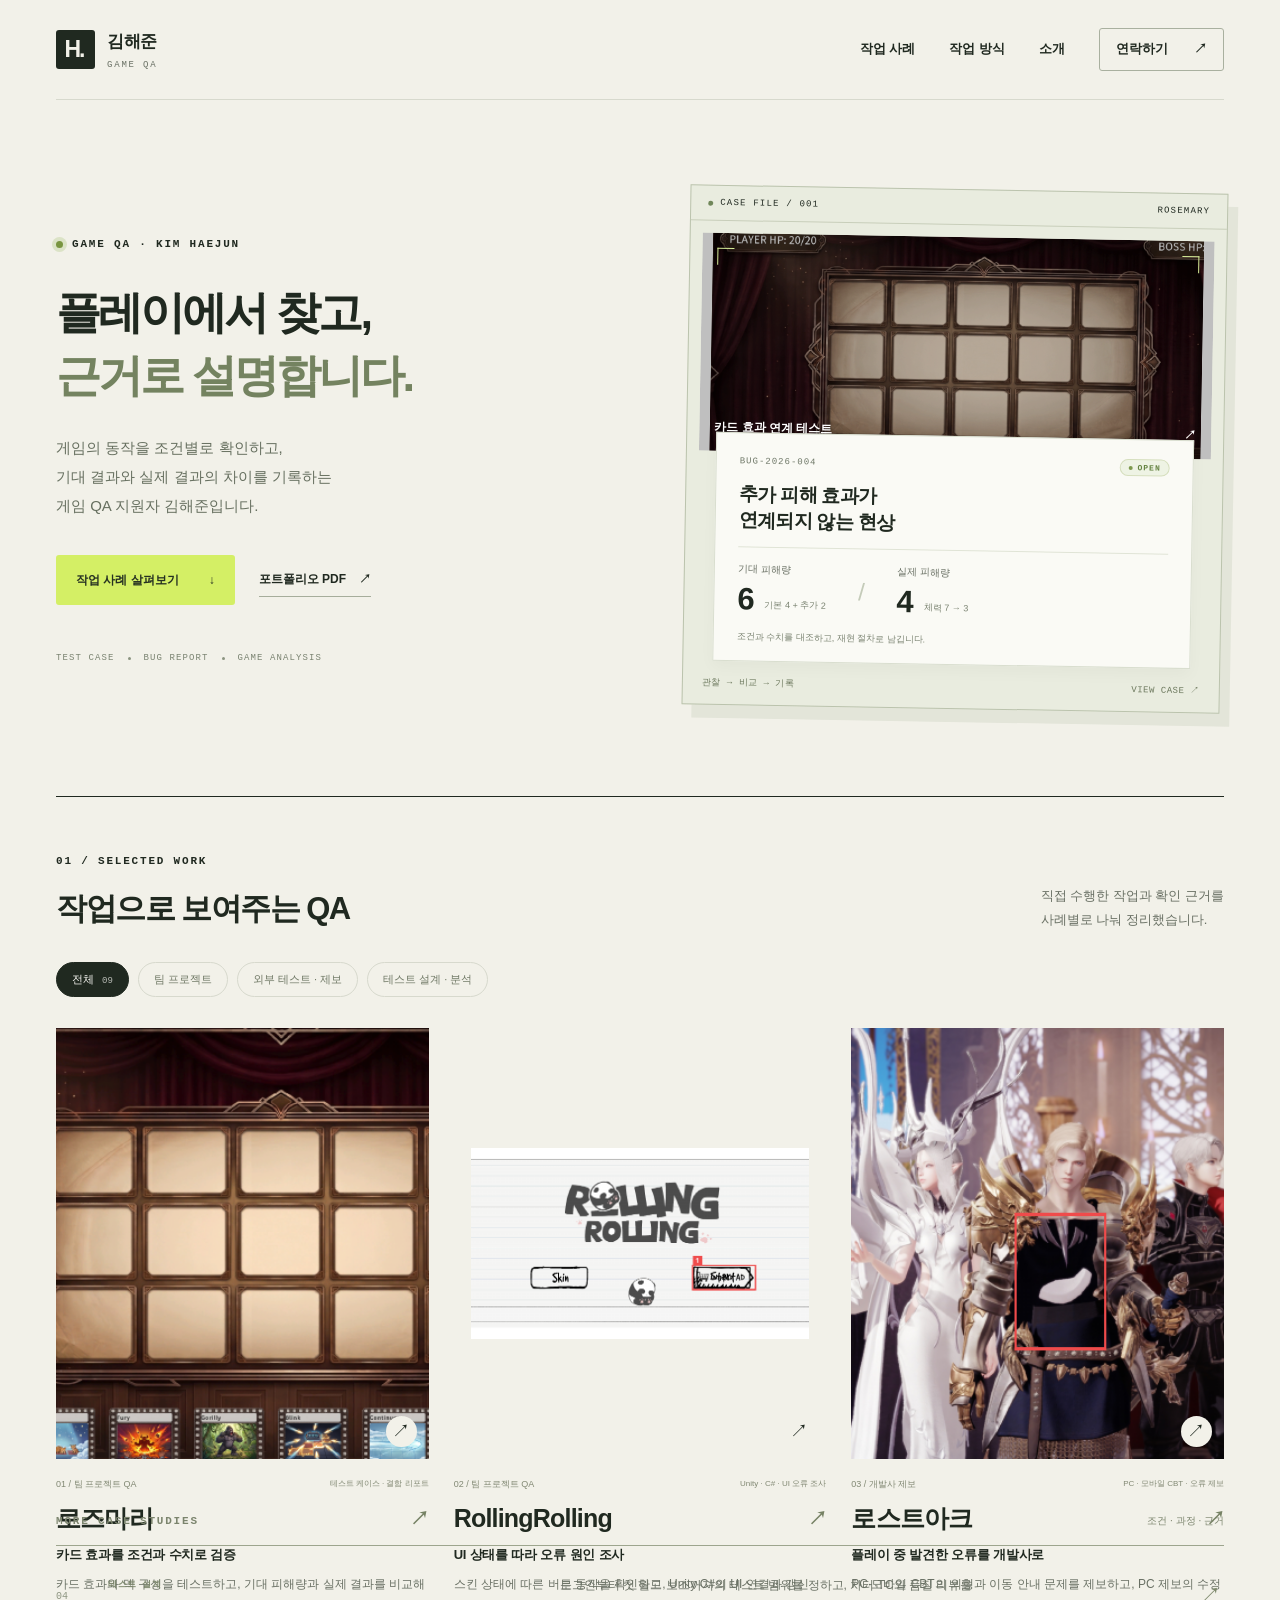
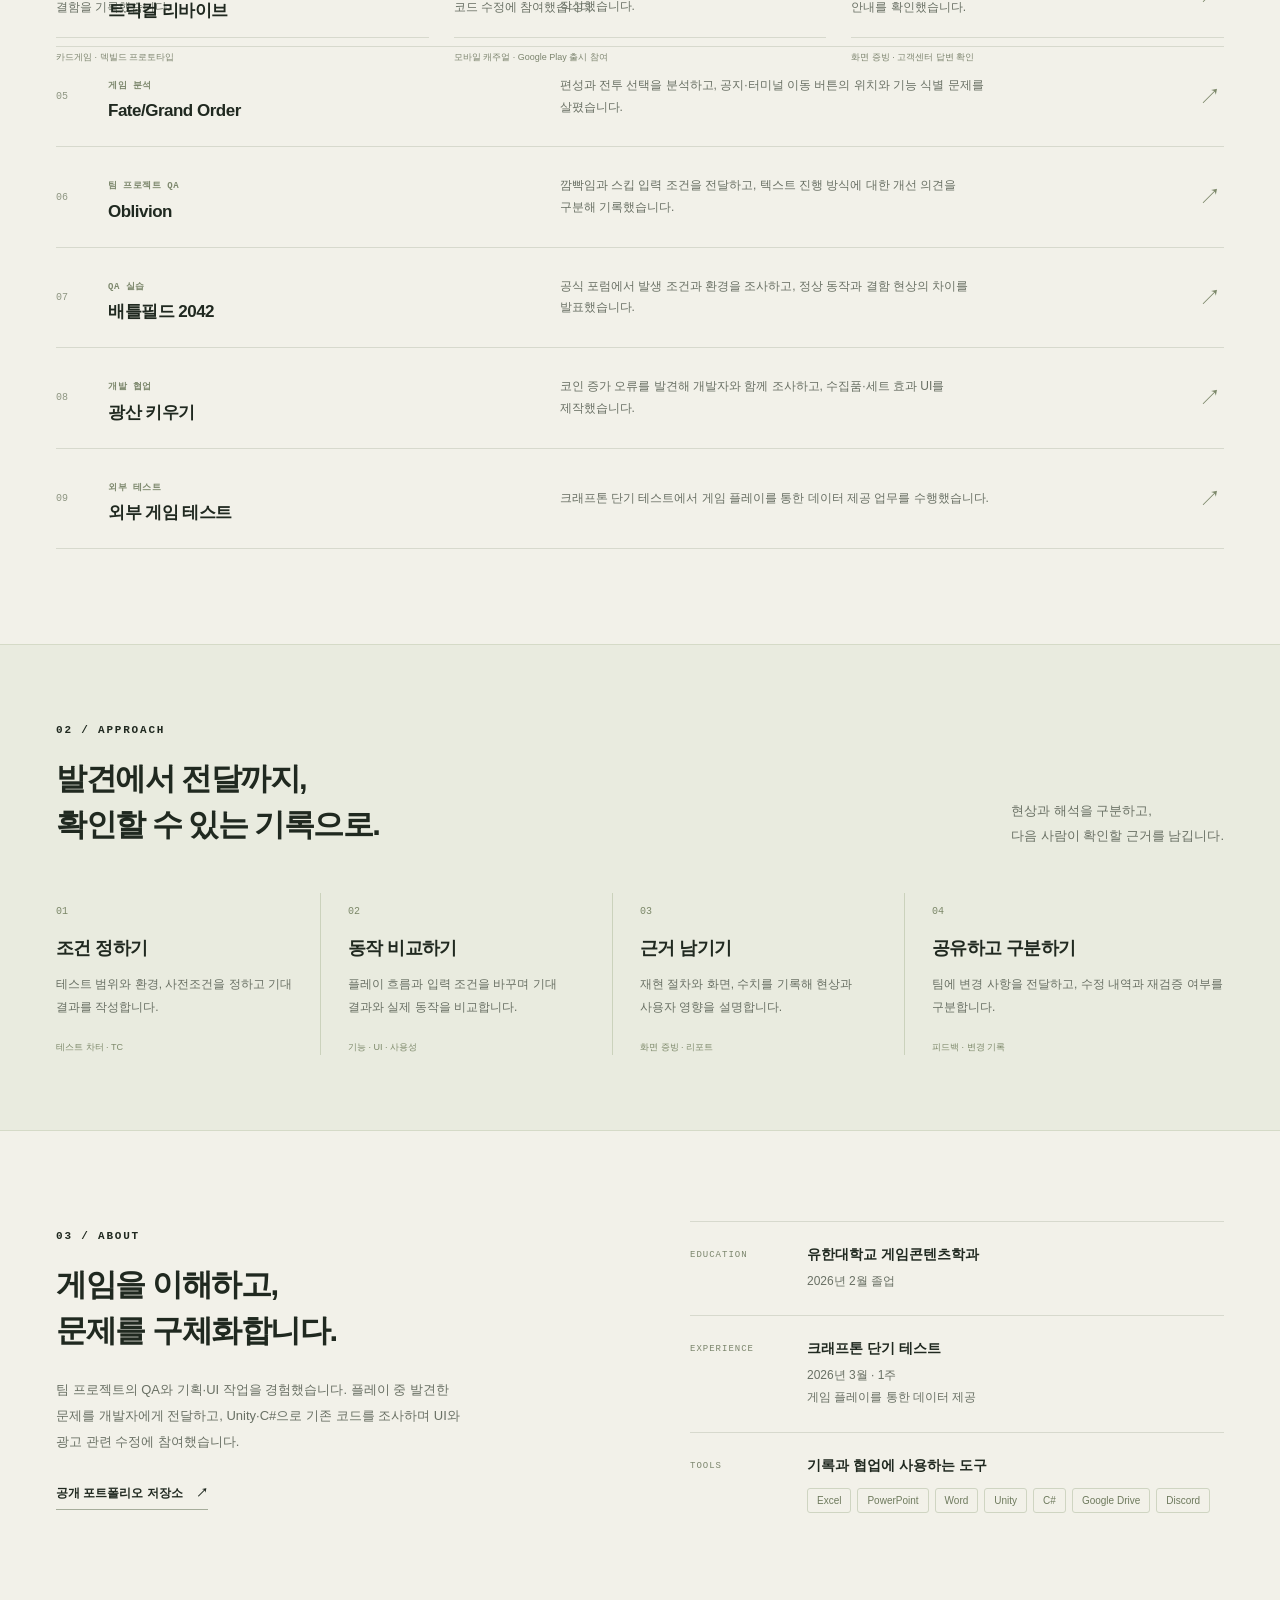
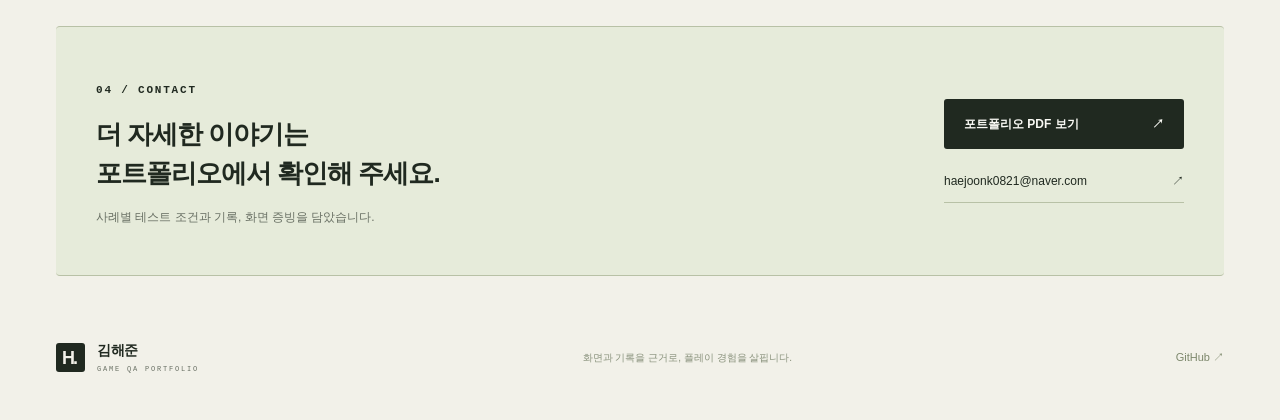
==== index.html @ b8e8baa8 "Build game QA portfolio homepage with nine case studies" ====
<!doctype html><html lang="ko"><head><meta charset="utf-8"><meta name="viewport" content="width=device-width,initial-scale=1"><title>김해준 | 게임 QA 포트폴리오</title><meta name="description" content="테스트 케이스, 결함 리포트와 게임 분석. 김해준의 게임 QA 작업 사례와 포트폴리오입니다."><meta name="theme-color" content="#f2f1e9"><meta property="og:title" content="김해준 | 게임 QA 포트폴리오"><meta property="og:description" content="테스트 케이스, 결함 리포트와 게임 분석. 김해준의 게임 QA 작업 사례와 포트폴리오입니다."><meta property="og:type" content="website"><meta property="og:image" content="https://godmode59.github.io/assets/rosemary-start.png"><link rel="canonical" href="https://godmode59.github.io/"><link rel="icon" href="favicon.svg" type="image/svg+xml"><link rel="stylesheet" href="style.css"><script src="app.js" defer></script></head><body><a class="skip" href="#main">본문으로 건너뛰기</a><header class="header wrap"><a class="brand" href="#top" aria-label="김해준 포트폴리오 홈"><span class="mark" aria-hidden="true">H.</span><span>김해준 <small>GAME QA</small></span></a><button class="menu-toggle" aria-expanded="false" aria-controls="navigation">메뉴 <span aria-hidden="true">＋</span></button><nav id="navigation" aria-label="주 메뉴"><a href="#work">작업 사례</a><a href="#approach">작업 방식</a><a href="#about">소개</a><a class="nav-contact" href="#contact">연락하기 <span aria-hidden="true">↗</span></a></nav></header><main id="main"><section class="hero wrap" id="top"><div class="hero-copy"><div class="eyebrow hero-eyebrow"><span class="dot"></span> GAME QA · KIM HAEJUN</div><h1>플레이에서 찾고,<br><span>근거로 설명합니다.</span></h1><p class="hero-description">게임의 동작을 조건별로 확인하고,<br>기대 결과와 실제 결과의 차이를 기록하는<br>게임 QA 지원자 김해준입니다.</p><div class="hero-actions"><a class="button primary" href="#work">작업 사례 살펴보기 <span>↓</span></a><a class="text-link" href="https://raw.githubusercontent.com/Godmode59/game-qa-portfolio/main/portfolio/%EA%B9%80%ED%95%B4%EC%A4%80_%EA%B2%8C%EC%9E%84QA_%ED%8F%AC%ED%8A%B8%ED%8F%B4%EB%A6%AC%EC%98%A4.pdf" target="_blank" rel="noopener noreferrer">포트폴리오 PDF <span>↗</span></a></div><div class="hero-foot"><span>TEST CASE</span><i></i><span>BUG REPORT</span><i></i><span>GAME ANALYSIS</span></div></div><a class="hero-visual" href="cases/rosemary.html" aria-label="로즈마리 카드 효과 결함 사례 보기"><div class="visual-header"><span><i></i> CASE FILE / 001</span><span>ROSEMARY</span></div><div class="visual-image"><img src="assets/rosemary-start.png" alt="로즈마리 카드게임의 그리드와 카드 화면" width="680" height="400" fetchpriority="high"><span class="cross cross-one"></span><span class="cross cross-two"></span><div class="visual-caption">카드 효과 연계 테스트 <span>↗</span></div></div><div class="report-card"><div class="report-heading"><span>BUG-2026-004</span><b><i></i> OPEN</b></div><h2>추가 피해 효과가<br>연계되지 않는 현상</h2><div class="report-comparison"><div><span>기대 피해량</span><strong>6</strong><small>기본 4 + 추가 2</small></div><span class="versus">/</span><div><span>실제 피해량</span><strong>4</strong><small>체력 7 → 3</small></div></div><p>조건과 수치를 대조하고, 재현 절차로 남깁니다.</p></div><div class="visual-bottom"><span>관찰 → 비교 → 기록</span><span>VIEW CASE ↗</span></div></a></section>
<section class="work-section wrap" id="work"><div class="section-top"><div><span class="eyebrow">01 / SELECTED WORK</span><h2>작업으로 보여주는 QA</h2></div><p>직접 수행한 작업과 확인 근거를<br>사례별로 나눠 정리했습니다.</p></div><div class="filters" role="group" aria-label="작업 사례 분류"><button class="filter active" data-filter="all" aria-pressed="true">전체 <span>09</span></button><button class="filter" data-filter="team" aria-pressed="false">팀 프로젝트</button><button class="filter" data-filter="report" aria-pressed="false">외부 테스트 · 제보</button><button class="filter" data-filter="design" aria-pressed="false">테스트 설계 · 분석</button></div><p class="sr-only" id="filter-status" aria-live="polite">전체 사례 9개</p><div class="featured-grid"><article class="project" data-category="team"><a class="project-image image-rosemary" href="cases/rosemary.html" tabindex="-1" aria-hidden="true"><img src="assets/rosemary-start.png" alt="" loading="lazy" width="680" height="400"><span class="image-arrow">↗</span></a><div class="project-kicker"><span>01 / 팀 프로젝트 QA</span><span>테스트 케이스 · 결함 리포트</span></div><h3><a href="cases/rosemary.html">로즈마리<span aria-hidden="true">↗</span></a></h3><h4>카드 효과를 조건과 수치로 검증</h4><p>카드 효과와 덱 구성을 테스트하고, 기대 피해량과 실제 결과를 비교해 결함을 기록했습니다.</p><div class="project-note">카드게임 · 덱빌드 프로토타입</div></article><article class="project" data-category="team"><a class="project-image image-rollingrolling" href="cases/rollingrolling.html" tabindex="-1" aria-hidden="true"><img src="assets/rollingrolling-buttons.png" alt="" loading="lazy" width="680" height="400"><span class="image-arrow">↗</span></a><div class="project-kicker"><span>02 / 팀 프로젝트 QA</span><span>Unity · C# · UI 오류 조사</span></div><h3><a href="cases/rollingrolling.html">RollingRolling<span aria-hidden="true">↗</span></a></h3><h4>UI 상태를 따라 오류 원인 조사</h4><p>스킨 상태에 따른 버튼 동작을 확인하고, Unity·C#의 UI 연결과 갱신 코드 수정에 참여했습니다.</p><div class="project-note">모바일 캐주얼 · Google Play 출시 참여</div></article><article class="project" data-category="report"><a class="project-image image-lostark" href="cases/lostark.html" tabindex="-1" aria-hidden="true"><img src="assets/lostark-pc.png" alt="" loading="lazy" width="680" height="400"><span class="image-arrow">↗</span></a><div class="project-kicker"><span>03 / 개발사 제보</span><span>PC · 모바일 CBT · 오류 제보</span></div><h3><a href="cases/lostark.html">로스트아크<span aria-hidden="true">↗</span></a></h3><h4>플레이 중 발견한 오류를 개발사로</h4><p>PC·모바일 CBT의 외형과 이동 안내 문제를 제보하고, PC 제보의 수정 안내를 확인했습니다.</p><div class="project-note">화면 증빙 · 고객센터 답변 확인</div></article></div><div class="more-work-heading"><span class="eyebrow">MORE CASE STUDIES</span><span>조건 · 과정 · 근거</span></div><div class="case-list"><article class="case-row" data-category="design"><span class="case-num">04</span><div class="case-title"><span class="eyebrow">테스트 설계</span><h3><a href="cases/trickcal.html">트릭컬 리바이브</a></h3></div><p>로그인부터 첫 월드 보스까지의 테스트 범위를 정하고, 차터·TC와 품질 리뷰를 작성했습니다.</p><a class="row-arrow" href="cases/trickcal.html" aria-label="트릭컬 리바이브 사례 보기">↗</a></article><article class="case-row" data-category="design"><span class="case-num">05</span><div class="case-title"><span class="eyebrow">게임 분석</span><h3><a href="cases/fgo.html">Fate/Grand Order</a></h3></div><p>편성과 전투 선택을 분석하고, 공지·터미널 이동 버튼의 위치와 기능 식별 문제를 살폈습니다.</p><a class="row-arrow" href="cases/fgo.html" aria-label="Fate/Grand Order 사례 보기">↗</a></article><article class="case-row" data-category="team"><span class="case-num">06</span><div class="case-title"><span class="eyebrow">팀 프로젝트 QA</span><h3><a href="cases/oblivion.html">Oblivion</a></h3></div><p>깜빡임과 스킵 입력 조건을 전달하고, 텍스트 진행 방식에 대한 개선 의견을 구분해 기록했습니다.</p><a class="row-arrow" href="cases/oblivion.html" aria-label="Oblivion 사례 보기">↗</a></article><article class="case-row" data-category="design"><span class="case-num">07</span><div class="case-title"><span class="eyebrow">QA 실습</span><h3><a href="cases/battlefield2042.html">배틀필드 2042</a></h3></div><p>공식 포럼에서 발생 조건과 환경을 조사하고, 정상 동작과 결함 현상의 차이를 발표했습니다.</p><a class="row-arrow" href="cases/battlefield2042.html" aria-label="배틀필드 2042 사례 보기">↗</a></article><article class="case-row" data-category="team"><span class="case-num">08</span><div class="case-title"><span class="eyebrow">개발 협업</span><h3><a href="cases/mining.html">광산 키우기</a></h3></div><p>코인 증가 오류를 발견해 개발자와 함께 조사하고, 수집품·세트 효과 UI를 제작했습니다.</p><a class="row-arrow" href="cases/mining.html" aria-label="광산 키우기 사례 보기">↗</a></article><article class="case-row" data-category="report"><span class="case-num">09</span><div class="case-title"><span class="eyebrow">외부 테스트</span><h3><a href="cases/external-tests.html">외부 게임 테스트</a></h3></div><p>크래프톤 단기 테스트에서 게임 플레이를 통한 데이터 제공 업무를 수행했습니다.</p><a class="row-arrow" href="cases/external-tests.html" aria-label="외부 게임 테스트 사례 보기">↗</a></article></div></section>
<section class="approach-section" id="approach"><div class="wrap"><div class="section-top"><div><span class="eyebrow">02 / APPROACH</span><h2>발견에서 전달까지,<br>확인할 수 있는 기록으로.</h2></div><p>현상과 해석을 구분하고,<br>다음 사람이 확인할 근거를 남깁니다.</p></div><div class="steps"><article><span class="step-number">01</span><h3>조건 정하기</h3><p>테스트 범위와 환경, 사전조건을 정하고 기대 결과를 작성합니다.</p><span class="step-tag">테스트 차터 · TC</span></article><article><span class="step-number">02</span><h3>동작 비교하기</h3><p>플레이 흐름과 입력 조건을 바꾸며 기대 결과와 실제 동작을 비교합니다.</p><span class="step-tag">기능 · UI · 사용성</span></article><article><span class="step-number">03</span><h3>근거 남기기</h3><p>재현 절차와 화면, 수치를 기록해 현상과 사용자 영향을 설명합니다.</p><span class="step-tag">화면 증빙 · 리포트</span></article><article><span class="step-number">04</span><h3>공유하고 구분하기</h3><p>팀에 변경 사항을 전달하고, 수정 내역과 재검증 여부를 구분합니다.</p><span class="step-tag">피드백 · 변경 기록</span></article></div></div></section>
<section class="about-section wrap" id="about"><div class="about-heading"><span class="eyebrow">03 / ABOUT</span><h2>게임을 이해하고,<br>문제를 구체화합니다.</h2><p>팀 프로젝트의 QA와 기획·UI 작업을 경험했습니다. 플레이 중 발견한 문제를 개발자에게 전달하고, Unity·C#으로 기존 코드를 조사하며 UI와 광고 관련 수정에 참여했습니다.</p><a class="text-link" href="https://github.com/Godmode59/game-qa-portfolio" target="_blank" rel="noopener noreferrer">공개 포트폴리오 저장소 <span>↗</span></a></div><div class="about-details"><div class="detail-row"><span>EDUCATION</span><div><h3>유한대학교 게임콘텐츠학과</h3><p>2026년 2월 졸업</p></div></div><div class="detail-row"><span>EXPERIENCE</span><div><h3>크래프톤 단기 테스트</h3><p>2026년 3월 · 1주<br>게임 플레이를 통한 데이터 제공</p></div></div><div class="detail-row tools"><span>TOOLS</span><div><h3>기록과 협업에 사용하는 도구</h3><div class="tool-tags"><span>Excel</span><span>PowerPoint</span><span>Word</span><span>Unity</span><span>C#</span><span>Google Drive</span><span>Discord</span></div></div></div></div></section>
<section class="contact-section wrap" id="contact"><div><span class="eyebrow">04 / CONTACT</span><h2>더 자세한 이야기는<br>포트폴리오에서 확인해 주세요.</h2><p>사례별 테스트 조건과 기록, 화면 증빙을 담았습니다.</p></div><div class="contact-actions"><a class="button dark" href="https://raw.githubusercontent.com/Godmode59/game-qa-portfolio/main/portfolio/%EA%B9%80%ED%95%B4%EC%A4%80_%EA%B2%8C%EC%9E%84QA_%ED%8F%AC%ED%8A%B8%ED%8F%B4%EB%A6%AC%EC%98%A4.pdf" target="_blank" rel="noopener noreferrer">포트폴리오 PDF 보기 <span>↗</span></a><a class="email" href="mailto:haejoonk0821@naver.com">haejoonk0821@naver.com <span>↗</span></a></div></section></main><footer class="footer wrap"><a class="brand" href="index.html"><span class="mark" aria-hidden="true">H.</span><span>김해준 <small>GAME QA PORTFOLIO</small></span></a><p>화면과 기록을 근거로, 플레이 경험을 살핍니다.</p><a href="https://github.com/Godmode59/game-qa-portfolio" target="_blank" rel="noopener noreferrer">GitHub <span aria-hidden="true">↗</span></a></footer></body></html>
---- style.css ----
@charset "UTF-8";
:root{--paper:#f2f1e9;--ink:#202920;--muted:#697064;--line:#d7d9cd;--accent:#d4ef65;--white:#fafaf5;--radius:4px}*{box-sizing:border-box}html{scroll-behavior:smooth;scroll-padding-top:100px}body{margin:0;background:var(--paper);color:var(--ink);font-family:-apple-system,BlinkMacSystemFont,"Apple SD Gothic Neo","Malgun Gothic",sans-serif;font-size:15px;line-height:1.7;word-break:keep-all}a{color:inherit;text-decoration:none}button{font:inherit;cursor:pointer}button,a{-webkit-tap-highlight-color:transparent}a:focus-visible,button:focus-visible,[tabindex]:focus-visible{outline:3px solid #52751e;outline-offset:6px}img{max-width:100%;height:auto;display:block}h1,h2,h3,h4,p{margin:0}h1,h2,h3,h4{line-height:1.35}button[hidden],[hidden]{display:none!important}.wrap{width:calc(100% - 112px);max-width:1328px;margin-inline:auto}.eyebrow{font-family:ui-monospace,SFMono-Regular,Consolas,monospace;font-size:11px;font-weight:600;letter-spacing:1.8px}.header{height:100px;display:flex;align-items:center;justify-content:space-between;border-bottom:1px solid var(--line)}.brand{display:flex;align-items:center;gap:12px;font-size:17px;font-weight:750;letter-spacing:-.4px}.brand small{display:block;font:9px/1.4 ui-monospace,monospace;letter-spacing:1.8px;color:var(--muted);margin-top:2px}.mark{display:grid;place-items:center;width:39px;height:39px;background:var(--ink);color:var(--paper);font-size:23px;font-weight:850;border-radius:3px;letter-spacing:-2px;padding-right:3px}nav{display:flex;align-items:center;gap:34px;font-size:13px;font-weight:600}nav a:hover,.text-link:hover,.email:hover{color:#547021}.nav-contact{display:flex;align-items:center;gap:26px;border:1px solid #a9b09f;border-radius:3px;padding:9px 16px}.menu-toggle{display:none}.hero{display:grid;grid-template-columns:1.05fr 1fr;gap:65px;padding-block:89px 87px;align-items:center}.hero-eyebrow{display:flex;align-items:center;gap:9px;margin-bottom:27px}.dot{width:7px;height:7px;background:#799540;border-radius:50%;box-shadow:0 0 0 4px #dbe3c6}.hero h1{font-size:clamp(35px,3.55vw,53px);font-weight:800;letter-spacing:-2.9px;line-height:1.4;white-space:nowrap}.hero h1 span{color:#748360}.hero-description{margin-top:25px;color:#677060;font-size:15px;line-height:1.95}.hero-actions{display:flex;align-items:center;gap:24px;margin-top:34px}.button{display:inline-flex;justify-content:space-between;gap:30px;align-items:center;font-weight:700;font-size:12px;padding:15px 20px;border-radius:3px;transition:background .2s,transform .2s}.button:hover{transform:translateY(-2px)}.primary{background:var(--accent);color:#263122}.primary:hover{background:#c6e255}.dark{background:var(--ink);color:var(--white)}.dark:hover{background:#3a4833}.text-link{display:inline-flex;gap:13px;font-size:12px;border-bottom:1px solid #a6ad9b;padding-block:6px;font-weight:600}.hero-foot{display:flex;gap:13px;align-items:center;margin-top:48px;font:9px ui-monospace,monospace;letter-spacing:1.1px;color:#7a8371}.hero-foot i{width:3px;height:3px;background:#8b9480;border-radius:50%}.hero-visual{border:1px solid #bbc3ad;background:#e9ecdf;transform:rotate(1deg);transition:transform .3s;box-shadow:10px 13px 0 #e3e5d9}.hero-visual:hover{transform:rotate(0deg) translateY(-3px)}.visual-header{display:flex;justify-content:space-between;padding:12px 17px;font:9px ui-monospace,monospace;letter-spacing:1.2px;border-bottom:1px solid #c8ceba}.visual-header span:first-child{display:flex;align-items:center;gap:7px}.visual-header i{width:5px;height:5px;background:#70875a;border-radius:50%}.visual-image{position:relative;height:218px;overflow:hidden;margin:12px 12px 0}.visual-image img{width:100%;height:100%;object-fit:cover;object-position:50% 32%;filter:brightness(.75) saturate(.7)}.visual-caption{position:absolute;bottom:14px;left:15px;right:15px;display:flex;justify-content:space-between;color:#fff;font-size:12px;font-weight:700}.cross{position:absolute;width:17px;height:17px;top:15px;border-top:1px solid #d6ed98}.cross-one{left:15px;border-left:1px solid #d6ed98}.cross-two{right:15px;border-right:1px solid #d6ed98}.report-card{background:var(--white);border:1px solid #d9decf;position:relative;margin:-19px 29px 0;padding:19px 23px 16px;box-shadow:0 6px 16px #20292008}.report-heading{display:flex;align-items:center;justify-content:space-between;font:9px ui-monospace,monospace;letter-spacing:1px;color:#6e7767}.report-heading b{display:flex;align-items:center;gap:5px;border:1px solid #d6dfbe;background:#eef3e4;border-radius:20px;padding:3px 8px;color:#648342;font-size:8px}.report-heading b i{width:4px;height:4px;background:#7d994d;border-radius:50%}.report-card h2{margin-top:12px;font-size:19px;letter-spacing:-.7px}.report-comparison{display:flex;align-items:center;gap:32px;margin-top:14px;border-top:1px solid #e0e4d6;padding-top:13px}.report-comparison div{display:grid;grid-template-columns:auto 1fr;column-gap:10px;align-items:end}.report-comparison div>span{font-size:10px;grid-column:1/-1;color:var(--muted)}.report-comparison strong{font-size:31px;font-weight:650;line-height:1.4}.report-comparison small{font-size:9px;padding-bottom:8px;color:#7a8371;white-space:nowrap}.versus{font-size:24px;color:#c4cbb9}.report-card>p{font-size:9px;color:#7a8371;margin-top:8px}.visual-bottom{display:flex;justify-content:space-between;padding:15px 19px;font:9px ui-monospace,monospace;color:#6c785d;letter-spacing:.5px}.section-top{display:flex;justify-content:space-between;align-items:end;gap:40px}.section-top h2{font-size:31px;letter-spacing:-1.5px;line-height:1.5;margin-top:15px}.section-top>p{color:var(--muted);font-size:13px;line-height:1.9}.work-section{border-top:1px solid var(--ink);padding-block:49px 95px}.filters{display:flex;gap:9px;margin-block:29px 31px;flex-wrap:wrap}.filter{border:1px solid var(--line);border-radius:30px;background:transparent;padding:7px 15px;font-size:11px;color:#707966}.filter.active{color:var(--white);background:var(--ink);border-color:var(--ink)}.filter span{font:9px ui-monospace,monospace;opacity:.7;margin-left:5px}.filter:hover{border-color:var(--ink)}.featured-grid{display:grid;grid-template-columns:repeat(3,1fr);gap:25px}.project-image{height:207px;background:#dddcd3;position:relative;overflow:hidden;border-radius:3px}.project-image img{width:100%;height:100%;object-fit:cover;transition:transform .4s}.project-image:hover img{transform:scale(1.035)}.image-rollingrolling{background:#e7e5de}.image-rollingrolling img{object-fit:contain;padding:17px}.image-lostark img{object-position:45% center}.image-arrow{display:grid;place-items:center;position:absolute;bottom:12px;right:12px;width:31px;height:31px;background:var(--paper);border-radius:50%;font-size:18px}.project-kicker{margin-top:18px;display:flex;justify-content:space-between;gap:7px;font-size:9px;color:#818873}.project-kicker>span:last-child{font-size:8px}.project h3{font-size:25px;letter-spacing:-.8px;margin-top:10px}.project h3 a{display:flex;align-items:center;justify-content:space-between}.project h3 a>span{font-size:19px;color:#768264}.project h4{font-size:13px;margin-top:10px;font-weight:650;letter-spacing:-.2px}.project p{color:var(--muted);font-size:12px;line-height:1.9;margin-top:10px}.project-note{font-size:9px;color:#7d856f;border-top:1px solid var(--line);padding-top:12px;margin-top:18px}.more-work-heading{display:flex;justify-content:space-between;margin-top:53px;padding-bottom:15px;border-bottom:1px solid #9da58e;color:#7b846d}.more-work-heading>span:last-child{font-size:10px}.case-row{display:grid;grid-template-columns:27px 1.05fr 1.5fr 30px;align-items:center;gap:25px;border-bottom:1px solid var(--line);padding:23px 0}.case-num{font:10px ui-monospace,monospace;color:#8e9682}.case-title .eyebrow{font-size:9px;letter-spacing:.5px;color:#7d886d}.case-row h3{font-size:17px;letter-spacing:-.5px;margin-top:5px}.case-row h3 a:hover{text-decoration:underline;text-underline-offset:4px}.case-row>p{font-size:12px;color:var(--muted);line-height:1.8;max-width:430px}.row-arrow{display:grid;place-items:center;font-size:22px;color:#7c886a;width:32px;height:40px}.approach-section{background:#e9ebdf;padding-block:70px 75px;border-block:1px solid #d5dac7}.steps{display:grid;grid-template-columns:repeat(4,1fr);margin-top:44px}.steps article{padding:3px 28px 0 0;border-right:1px solid #cbd2bc;margin-right:27px}.steps article:last-child{border:0;margin-right:0;padding-right:0}.step-number{font:10px ui-monospace,monospace;color:#7c8869}.steps h3{font-size:18px;letter-spacing:-.6px;margin-top:15px}.steps p{font-size:12px;color:var(--muted);line-height:1.9;margin-top:13px}.step-tag{display:block;font-size:9px;color:#7d896a;margin-top:21px}.about-section{display:grid;grid-template-columns:1fr 1fr;gap:100px;padding-block:90px}.about-heading h2{font-size:31px;letter-spacing:-1.4px;line-height:1.5;margin-top:15px}.about-heading>p{font-size:13px;line-height:2;color:var(--muted);margin-block:22px;max-width:415px}.detail-row{border-top:1px solid var(--line);display:grid;grid-template-columns:92px 1fr;gap:25px;padding:23px 0}.detail-row>span{font:9px ui-monospace,monospace;color:#7b856c;padding-top:5px;letter-spacing:1px}.detail-row h3{font-size:14px}.detail-row p{font-size:12px;color:var(--muted);margin-top:6px;line-height:1.85}.tool-tags{display:flex;flex-wrap:wrap;gap:6px;margin-top:13px}.tool-tags span{font-size:10px;color:#6e7a5d;border:1px solid #cfd5c2;border-radius:3px;padding:3px 9px}.contact-section{display:flex;justify-content:space-between;gap:50px;align-items:center;border-block:1px solid #b8c1a6;padding:48px 40px;background:#e6ebda;border-radius:4px}.contact-section h2{font-size:26px;letter-spacing:-1px;margin-top:15px;line-height:1.5}.contact-section p{font-size:12px;color:var(--muted);margin-top:14px}.contact-actions{display:flex;flex-direction:column;gap:18px;align-items:stretch;min-width:240px}.email{font-size:12px;border-bottom:1px solid #b8c1a6;padding:4px 0 10px;display:flex;gap:15px;justify-content:space-between}.footer{display:flex;align-items:center;justify-content:space-between;padding-block:45px;margin-top:18px;gap:24px}.footer .brand{font-size:14px}.footer .mark{width:29px;height:29px;font-size:18px}.footer .brand small{font-size:7px}.footer p{font-size:10px;color:#88917b}.footer>a:last-child{font-size:11px;color:#7c876b}.skip{position:fixed;top:-80px;left:20px;background:var(--ink);color:white;padding:10px;z-index:20}.skip:focus{top:10px}.sr-only{position:absolute;width:1px;height:1px;padding:0;overflow:hidden;clip:rect(0,0,0,0);white-space:nowrap;border:0}.case-page{max-width:1050px;padding-block:40px 70px}.back-link{font-size:12px;color:#7c896a}.case-page-header{padding-block:48px 39px;border-bottom:1px solid var(--line)}.case-page-header h1{font-size:clamp(32px,5vw,52px);letter-spacing:-2px;margin-top:13px}.case-page-header>p{font-size:17px;color:var(--muted);margin-top:15px}.article-body{max-width:800px;margin:0 auto;padding-top:35px;font-size:15px;line-height:1.95}.article-body>p{margin-block:18px;color:#4d5847}.article-body h2{font-size:24px;letter-spacing:-.7px;margin-top:47px;margin-bottom:18px}.article-body a{color:#526d2d;text-decoration:underline;text-underline-offset:4px;overflow-wrap:anywhere}.article-body figure{margin:28px 0}.article-body figure img{max-height:620px;object-fit:contain;background:#e9ebdf;width:100%;border:1px solid var(--line);border-radius:4px}.article-body figcaption{font-size:11px;color:var(--muted);margin-top:9px;text-align:center}.article-body ul,.article-body ol{padding-left:24px;margin-block:18px}.article-body li{margin-block:9px}.article-body pre{padding:25px;background:#202920;color:#e2e9d5;border-radius:5px;overflow:auto;font-size:12px;line-height:1.8}.article-body p code,.article-body li code{font-size:12px;background:#e4e7d8;padding:2px 4px}.table-scroll{overflow:auto;max-width:100%;margin-block:25px}table{border-collapse:collapse;width:100%;font-size:12px;text-align:left;min-width:530px}th,td{border:1px solid #cdd3c0;padding:13px;vertical-align:top}th{background:#e5e9d9;font-weight:650}.case-source{max-width:800px;margin:45px auto 0;padding-top:20px;border-top:1px solid var(--line);display:flex;justify-content:space-between;gap:25px;font-size:11px;color:var(--muted)}.case-source a{text-decoration:underline;text-underline-offset:4px}.next-case{margin-top:60px;display:flex;align-items:center;gap:25px;border-block:1px solid var(--line);padding-block:26px}.next-case>span{font-size:12px;color:var(--muted)}.next-case strong{font-size:24px;letter-spacing:-.7px}.next-case>span:last-child{margin-left:auto;font-size:25px}.not-found{padding-block:100px;min-height:60vh}.not-found h1{font-size:36px;margin-block:20px}.not-found p{color:var(--muted);margin-bottom:30px}
@media(min-width:1500px){.hero h1{font-size:54px}.hero{gap:95px}.visual-image{height:250px}.project-image{height:230px}}
@media(max-width:1100px){.wrap{width:calc(100% - 64px)}.hero{gap:35px;padding-block:70px}.hero h1{font-size:36px;letter-spacing:-2px}.hero-actions{gap:15px;flex-wrap:wrap}.visual-image{height:185px}.report-card{margin-inline:21px;padding:17px}.report-comparison{gap:20px}.report-comparison small{font-size:8px}.project-image{height:160px}.project-kicker>span:last-child{display:none}.project h3{font-size:22px}.steps article{padding-right:20px;margin-right:20px}.about-section{gap:50px}.detail-row{grid-template-columns:80px 1fr;gap:15px}.hero-description{font-size:14px}}
@media(max-width:760px){html{scroll-padding-top:75px}.wrap{width:calc(100% - 40px)}.header{height:78px;position:relative;z-index:5}.brand{font-size:15px}.mark{width:34px;height:34px}.brand small{font-size:8px}.menu-toggle{display:flex;align-items:center;gap:16px;background:transparent;border:1px solid #bfc7af;padding:6px 12px;border-radius:3px;font-size:12px}.menu-toggle>span{font-size:19px;line-height:1.2}nav{display:none;position:absolute;top:67px;left:0;right:0;background:var(--paper);border:1px solid var(--line);box-shadow:0 14px 25px #20292010;padding:18px;flex-direction:column;align-items:stretch;gap:0}nav.open{display:flex}nav>a{padding:12px}.nav-contact{border:0;border-top:1px solid var(--line);border-radius:0;justify-content:space-between}.hero{grid-template-columns:1fr;gap:48px;padding-block:49px 55px}.hero h1{font-size:clamp(31px,6.5vw,44px);letter-spacing:-1.8px;white-space:normal}.hero-eyebrow{font-size:10px;margin-bottom:19px}.hero-description{font-size:14px;margin-top:20px}.hero-actions{margin-top:27px;gap:22px;flex-wrap:wrap}.hero-foot{margin-top:30px;font-size:8px;gap:10px}.hero-visual{margin-inline:3px 10px;max-width:550px;justify-self:center;width:calc(100% - 13px)}.visual-image{height:200px}.report-card{margin-inline:26px;padding:18px 23px}.report-card h2{font-size:20px}.report-comparison{gap:35px}.report-comparison small{font-size:9px}.visual-bottom{font-size:8px}.section-top{display:block}.section-top h2{font-size:28px;margin-top:11px}.section-top>p{font-size:12px;margin-top:17px}.section-top>p br{display:none}.work-section{padding-block:33px 55px}.filters{gap:7px;margin-block:25px}.filter{font-size:10px;padding:7px 11px}.featured-grid{grid-template-columns:1fr;gap:35px}.project-image{height:230px}.project-kicker>span:last-child{display:block}.project h3{font-size:25px}.project p{font-size:13px}.project h4{font-size:14px}.project-note{font-size:10px}.more-work-heading{margin-top:36px}.case-row{grid-template-columns:18px 1fr 22px;gap:15px;padding-block:21px}.case-title{grid-column:2}.case-title h3{font-size:18px}.case-row>p{grid-column:2;grid-row:2;font-size:12px}.case-num{align-self:start;padding-top:3px}.row-arrow{grid-column:3;grid-row:1/3;align-self:center}.approach-section{padding-block:44px}.steps{grid-template-columns:1fr 1fr;gap:30px 20px;margin-top:30px}.steps article{padding-right:15px;margin-right:0}.steps article:nth-child(2){border:0}.steps h3{font-size:17px;margin-top:11px}.steps p{font-size:12px;margin-top:9px}.step-tag{margin-top:12px;font-size:8px}.about-section{grid-template-columns:1fr;gap:32px;padding-block:50px}.about-heading h2{font-size:28px}.about-heading>p{font-size:13px}.detail-row{grid-template-columns:90px 1fr;padding-block:22px}.contact-section{flex-direction:column;align-items:stretch;padding:30px 24px;gap:25px}.contact-section h2{font-size:23px}.contact-actions{min-width:0}.contact-actions .button{justify-content:space-between}.email{font-size:13px}.footer{flex-wrap:wrap;padding-block:30px;gap:20px}.footer p{order:3;flex-basis:100%;font-size:10px}.footer>a:last-child{margin-left:auto}.case-page{padding-top:27px}.case-page-header{padding-block:30px}.case-page-header h1{font-size:36px}.case-page-header>p{font-size:15px}.article-body{font-size:14px;padding-top:15px}.article-body h2{font-size:22px}.article-body figure{margin-inline:0}.case-source{flex-direction:column;gap:8px}.next-case strong{font-size:20px}.next-case{gap:15px;margin-top:40px}.table-scroll{margin-right:-20px}.not-found h1{font-size:29px}}
@media(prefers-reduced-motion:reduce){html{scroll-behavior:auto}*,*::before,*::after{transition:none!important;animation:none!important}}
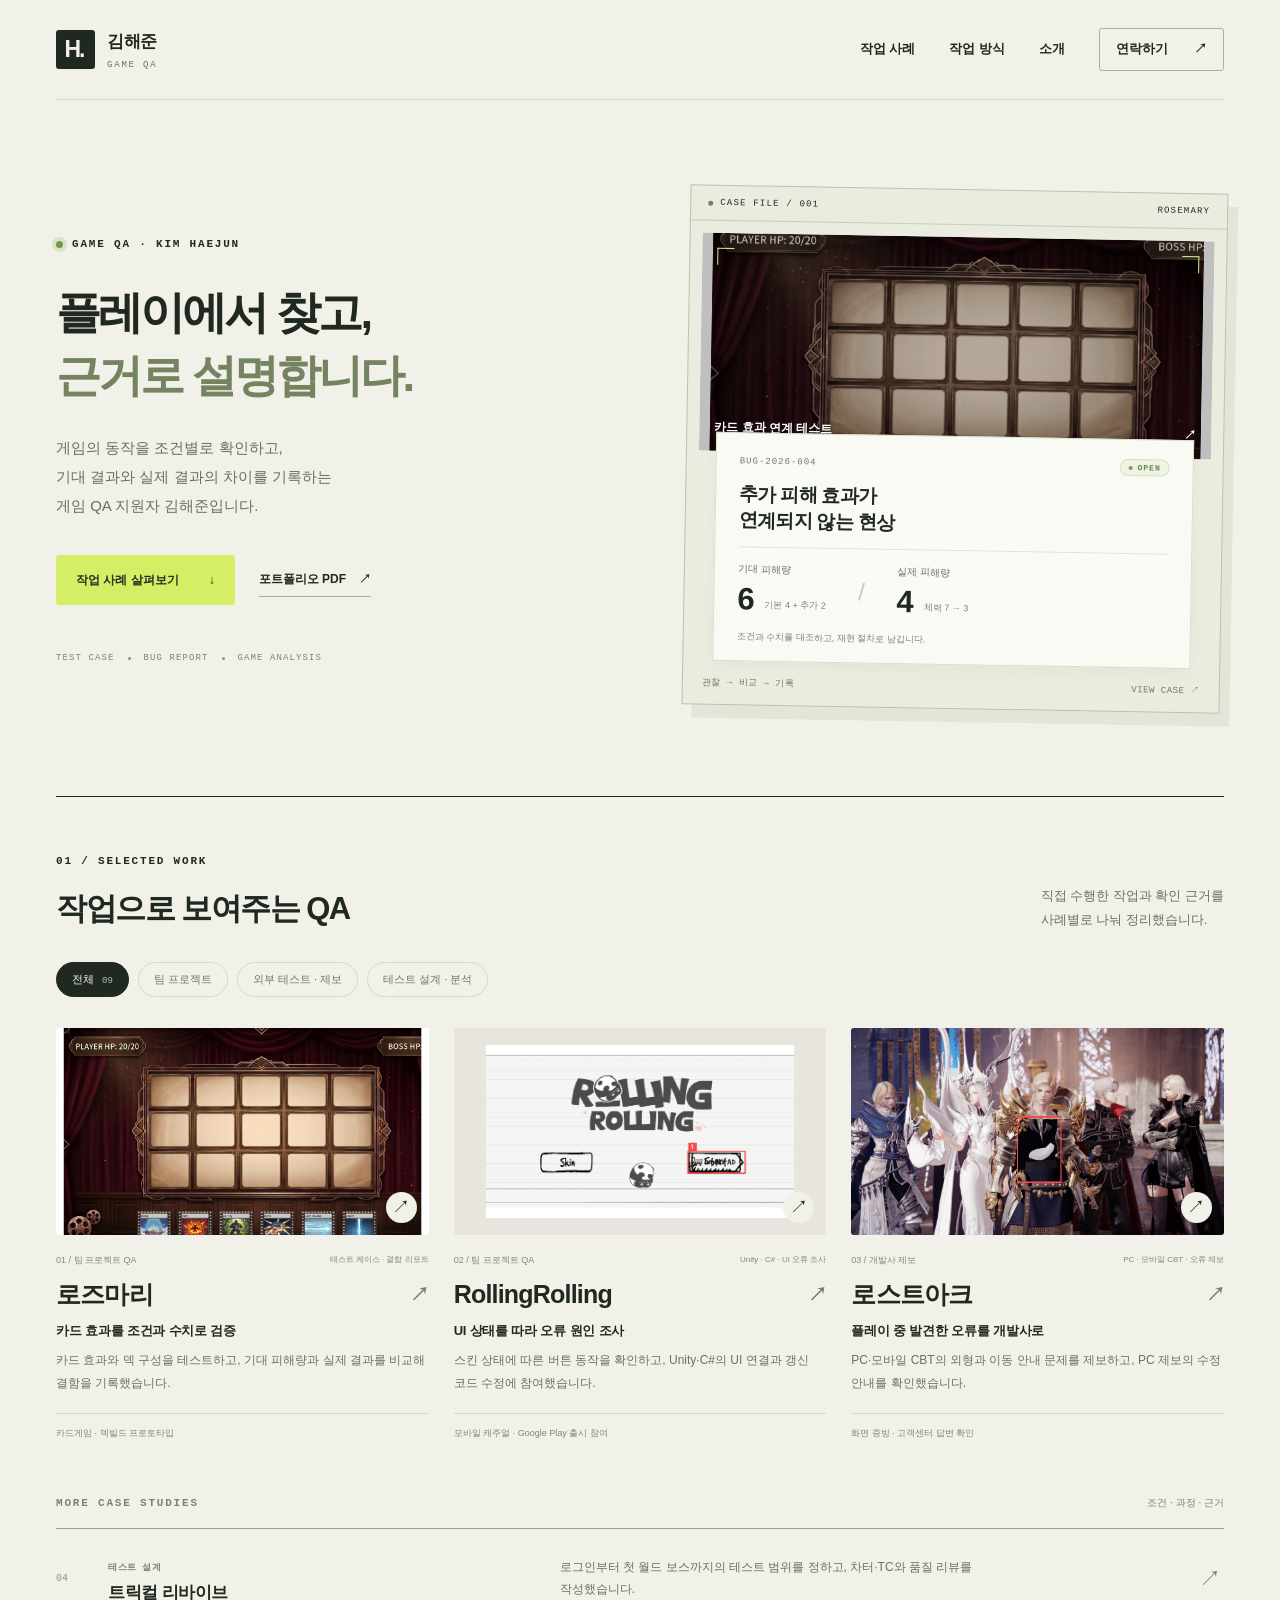
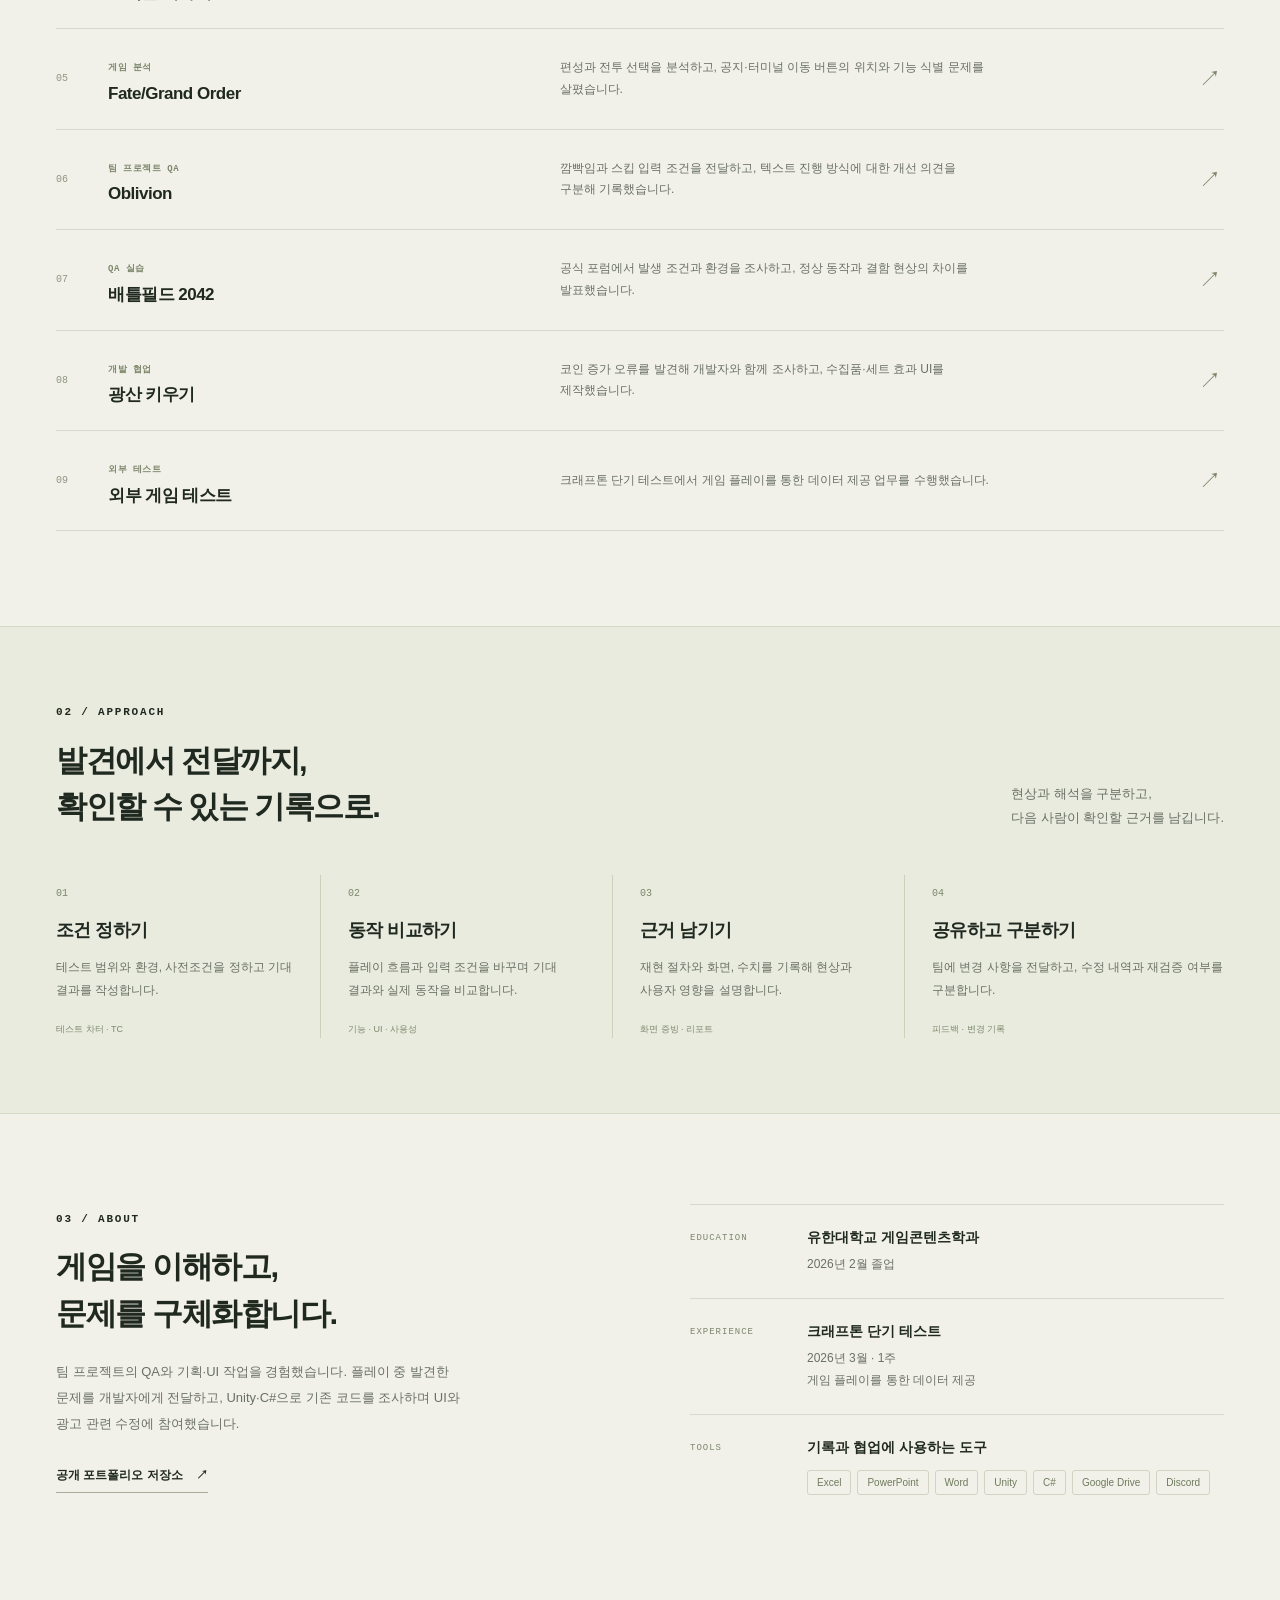
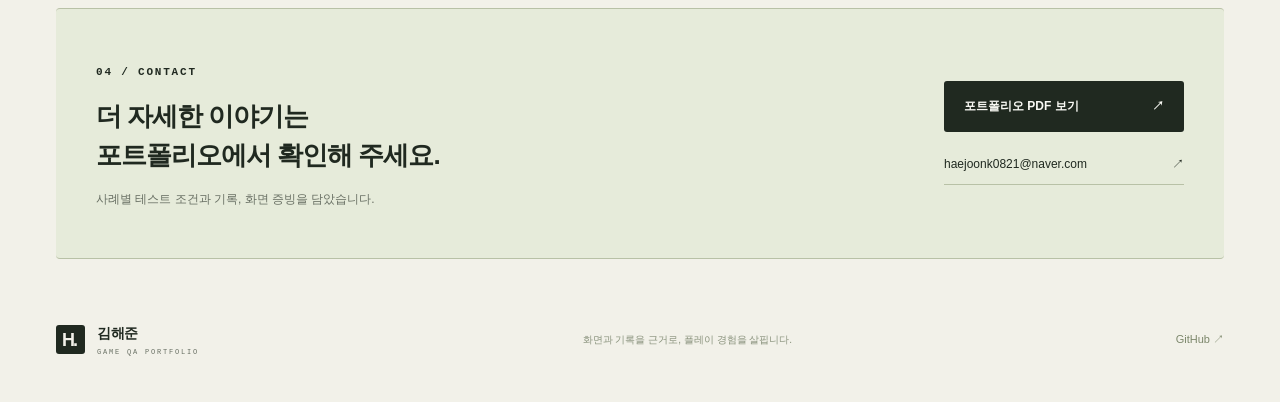
==== commit e5322540: "Fix project card overlap and narrow mobile overflow" ====
--- a/index.html
+++ b/index.html
@@ -1,4 +1,4 @@
-<!doctype html><html lang="ko"><head><meta charset="utf-8"><meta name="viewport" content="width=device-width,initial-scale=1"><title>김해준 | 게임 QA 포트폴리오</title><meta name="description" content="테스트 케이스, 결함 리포트와 게임 분석. 김해준의 게임 QA 작업 사례와 포트폴리오입니다."><meta name="theme-color" content="#f2f1e9"><meta property="og:title" content="김해준 | 게임 QA 포트폴리오"><meta property="og:description" content="테스트 케이스, 결함 리포트와 게임 분석. 김해준의 게임 QA 작업 사례와 포트폴리오입니다."><meta property="og:type" content="website"><meta property="og:image" content="https://godmode59.github.io/assets/rosemary-start.png"><link rel="canonical" href="https://godmode59.github.io/"><link rel="icon" href="favicon.svg" type="image/svg+xml"><link rel="stylesheet" href="style.css"><script src="app.js" defer></script></head><body><a class="skip" href="#main">본문으로 건너뛰기</a><header class="header wrap"><a class="brand" href="#top" aria-label="김해준 포트폴리오 홈"><span class="mark" aria-hidden="true">H.</span><span>김해준 <small>GAME QA</small></span></a><button class="menu-toggle" aria-expanded="false" aria-controls="navigation">메뉴 <span aria-hidden="true">＋</span></button><nav id="navigation" aria-label="주 메뉴"><a href="#work">작업 사례</a><a href="#approach">작업 방식</a><a href="#about">소개</a><a class="nav-contact" href="#contact">연락하기 <span aria-hidden="true">↗</span></a></nav></header><main id="main"><section class="hero wrap" id="top"><div class="hero-copy"><div class="eyebrow hero-eyebrow"><span class="dot"></span> GAME QA · KIM HAEJUN</div><h1>플레이에서 찾고,<br><span>근거로 설명합니다.</span></h1><p class="hero-description">게임의 동작을 조건별로 확인하고,<br>기대 결과와 실제 결과의 차이를 기록하는<br>게임 QA 지원자 김해준입니다.</p><div class="hero-actions"><a class="button primary" href="#work">작업 사례 살펴보기 <span>↓</span></a><a class="text-link" href="https://raw.githubusercontent.com/Godmode59/game-qa-portfolio/main/portfolio/%EA%B9%80%ED%95%B4%EC%A4%80_%EA%B2%8C%EC%9E%84QA_%ED%8F%AC%ED%8A%B8%ED%8F%B4%EB%A6%AC%EC%98%A4.pdf" target="_blank" rel="noopener noreferrer">포트폴리오 PDF <span>↗</span></a></div><div class="hero-foot"><span>TEST CASE</span><i></i><span>BUG REPORT</span><i></i><span>GAME ANALYSIS</span></div></div><a class="hero-visual" href="cases/rosemary.html" aria-label="로즈마리 카드 효과 결함 사례 보기"><div class="visual-header"><span><i></i> CASE FILE / 001</span><span>ROSEMARY</span></div><div class="visual-image"><img src="assets/rosemary-start.png" alt="로즈마리 카드게임의 그리드와 카드 화면" width="680" height="400" fetchpriority="high"><span class="cross cross-one"></span><span class="cross cross-two"></span><div class="visual-caption">카드 효과 연계 테스트 <span>↗</span></div></div><div class="report-card"><div class="report-heading"><span>BUG-2026-004</span><b><i></i> OPEN</b></div><h2>추가 피해 효과가<br>연계되지 않는 현상</h2><div class="report-comparison"><div><span>기대 피해량</span><strong>6</strong><small>기본 4 + 추가 2</small></div><span class="versus">/</span><div><span>실제 피해량</span><strong>4</strong><small>체력 7 → 3</small></div></div><p>조건과 수치를 대조하고, 재현 절차로 남깁니다.</p></div><div class="visual-bottom"><span>관찰 → 비교 → 기록</span><span>VIEW CASE ↗</span></div></a></section>
+<!doctype html><html lang="ko"><head><meta charset="utf-8"><meta name="viewport" content="width=device-width,initial-scale=1"><title>김해준 | 게임 QA 포트폴리오</title><meta name="description" content="테스트 케이스, 결함 리포트와 게임 분석. 김해준의 게임 QA 작업 사례와 포트폴리오입니다."><meta name="theme-color" content="#f2f1e9"><meta property="og:title" content="김해준 | 게임 QA 포트폴리오"><meta property="og:description" content="테스트 케이스, 결함 리포트와 게임 분석. 김해준의 게임 QA 작업 사례와 포트폴리오입니다."><meta property="og:type" content="website"><meta property="og:image" content="https://godmode59.github.io/assets/rosemary-start.png"><link rel="canonical" href="https://godmode59.github.io/"><link rel="icon" href="favicon.svg" type="image/svg+xml"><link rel="stylesheet" href="style.css?v=20261106-card-layout"><script src="app.js" defer></script></head><body><a class="skip" href="#main">본문으로 건너뛰기</a><header class="header wrap"><a class="brand" href="#top" aria-label="김해준 포트폴리오 홈"><span class="mark" aria-hidden="true">H.</span><span>김해준 <small>GAME QA</small></span></a><button class="menu-toggle" aria-expanded="false" aria-controls="navigation">메뉴 <span aria-hidden="true">＋</span></button><nav id="navigation" aria-label="주 메뉴"><a href="#work">작업 사례</a><a href="#approach">작업 방식</a><a href="#about">소개</a><a class="nav-contact" href="#contact">연락하기 <span aria-hidden="true">↗</span></a></nav></header><main id="main"><section class="hero wrap" id="top"><div class="hero-copy"><div class="eyebrow hero-eyebrow"><span class="dot"></span> GAME QA · KIM HAEJUN</div><h1>플레이에서 찾고,<br><span>근거로 설명합니다.</span></h1><p class="hero-description">게임의 동작을 조건별로 확인하고,<br>기대 결과와 실제 결과의 차이를 기록하는<br>게임 QA 지원자 김해준입니다.</p><div class="hero-actions"><a class="button primary" href="#work">작업 사례 살펴보기 <span>↓</span></a><a class="text-link" href="https://raw.githubusercontent.com/Godmode59/game-qa-portfolio/main/portfolio/%EA%B9%80%ED%95%B4%EC%A4%80_%EA%B2%8C%EC%9E%84QA_%ED%8F%AC%ED%8A%B8%ED%8F%B4%EB%A6%AC%EC%98%A4.pdf" target="_blank" rel="noopener noreferrer">포트폴리오 PDF <span>↗</span></a></div><div class="hero-foot"><span>TEST CASE</span><i></i><span>BUG REPORT</span><i></i><span>GAME ANALYSIS</span></div></div><a class="hero-visual" href="cases/rosemary.html" aria-label="로즈마리 카드 효과 결함 사례 보기"><div class="visual-header"><span><i></i> CASE FILE / 001</span><span>ROSEMARY</span></div><div class="visual-image"><img src="assets/rosemary-start.png" alt="로즈마리 카드게임의 그리드와 카드 화면" width="680" height="400" fetchpriority="high"><span class="cross cross-one"></span><span class="cross cross-two"></span><div class="visual-caption">카드 효과 연계 테스트 <span>↗</span></div></div><div class="report-card"><div class="report-heading"><span>BUG-2026-004</span><b><i></i> OPEN</b></div><h2>추가 피해 효과가<br>연계되지 않는 현상</h2><div class="report-comparison"><div><span>기대 피해량</span><strong>6</strong><small>기본 4 + 추가 2</small></div><span class="versus">/</span><div><span>실제 피해량</span><strong>4</strong><small>체력 7 → 3</small></div></div><p>조건과 수치를 대조하고, 재현 절차로 남깁니다.</p></div><div class="visual-bottom"><span>관찰 → 비교 → 기록</span><span>VIEW CASE ↗</span></div></a></section>
 <section class="work-section wrap" id="work"><div class="section-top"><div><span class="eyebrow">01 / SELECTED WORK</span><h2>작업으로 보여주는 QA</h2></div><p>직접 수행한 작업과 확인 근거를<br>사례별로 나눠 정리했습니다.</p></div><div class="filters" role="group" aria-label="작업 사례 분류"><button class="filter active" data-filter="all" aria-pressed="true">전체 <span>09</span></button><button class="filter" data-filter="team" aria-pressed="false">팀 프로젝트</button><button class="filter" data-filter="report" aria-pressed="false">외부 테스트 · 제보</button><button class="filter" data-filter="design" aria-pressed="false">테스트 설계 · 분석</button></div><p class="sr-only" id="filter-status" aria-live="polite">전체 사례 9개</p><div class="featured-grid"><article class="project" data-category="team"><a class="project-image image-rosemary" href="cases/rosemary.html" tabindex="-1" aria-hidden="true"><img src="assets/rosemary-start.png" alt="" loading="lazy" width="680" height="400"><span class="image-arrow">↗</span></a><div class="project-kicker"><span>01 / 팀 프로젝트 QA</span><span>테스트 케이스 · 결함 리포트</span></div><h3><a href="cases/rosemary.html">로즈마리<span aria-hidden="true">↗</span></a></h3><h4>카드 효과를 조건과 수치로 검증</h4><p>카드 효과와 덱 구성을 테스트하고, 기대 피해량과 실제 결과를 비교해 결함을 기록했습니다.</p><div class="project-note">카드게임 · 덱빌드 프로토타입</div></article><article class="project" data-category="team"><a class="project-image image-rollingrolling" href="cases/rollingrolling.html" tabindex="-1" aria-hidden="true"><img src="assets/rollingrolling-buttons.png" alt="" loading="lazy" width="680" height="400"><span class="image-arrow">↗</span></a><div class="project-kicker"><span>02 / 팀 프로젝트 QA</span><span>Unity · C# · UI 오류 조사</span></div><h3><a href="cases/rollingrolling.html">RollingRolling<span aria-hidden="true">↗</span></a></h3><h4>UI 상태를 따라 오류 원인 조사</h4><p>스킨 상태에 따른 버튼 동작을 확인하고, Unity·C#의 UI 연결과 갱신 코드 수정에 참여했습니다.</p><div class="project-note">모바일 캐주얼 · Google Play 출시 참여</div></article><article class="project" data-category="report"><a class="project-image image-lostark" href="cases/lostark.html" tabindex="-1" aria-hidden="true"><img src="assets/lostark-pc.png" alt="" loading="lazy" width="680" height="400"><span class="image-arrow">↗</span></a><div class="project-kicker"><span>03 / 개발사 제보</span><span>PC · 모바일 CBT · 오류 제보</span></div><h3><a href="cases/lostark.html">로스트아크<span aria-hidden="true">↗</span></a></h3><h4>플레이 중 발견한 오류를 개발사로</h4><p>PC·모바일 CBT의 외형과 이동 안내 문제를 제보하고, PC 제보의 수정 안내를 확인했습니다.</p><div class="project-note">화면 증빙 · 고객센터 답변 확인</div></article></div><div class="more-work-heading"><span class="eyebrow">MORE CASE STUDIES</span><span>조건 · 과정 · 근거</span></div><div class="case-list"><article class="case-row" data-category="design"><span class="case-num">04</span><div class="case-title"><span class="eyebrow">테스트 설계</span><h3><a href="cases/trickcal.html">트릭컬 리바이브</a></h3></div><p>로그인부터 첫 월드 보스까지의 테스트 범위를 정하고, 차터·TC와 품질 리뷰를 작성했습니다.</p><a class="row-arrow" href="cases/trickcal.html" aria-label="트릭컬 리바이브 사례 보기">↗</a></article><article class="case-row" data-category="design"><span class="case-num">05</span><div class="case-title"><span class="eyebrow">게임 분석</span><h3><a href="cases/fgo.html">Fate/Grand Order</a></h3></div><p>편성과 전투 선택을 분석하고, 공지·터미널 이동 버튼의 위치와 기능 식별 문제를 살폈습니다.</p><a class="row-arrow" href="cases/fgo.html" aria-label="Fate/Grand Order 사례 보기">↗</a></article><article class="case-row" data-category="team"><span class="case-num">06</span><div class="case-title"><span class="eyebrow">팀 프로젝트 QA</span><h3><a href="cases/oblivion.html">Oblivion</a></h3></div><p>깜빡임과 스킵 입력 조건을 전달하고, 텍스트 진행 방식에 대한 개선 의견을 구분해 기록했습니다.</p><a class="row-arrow" href="cases/oblivion.html" aria-label="Oblivion 사례 보기">↗</a></article><article class="case-row" data-category="design"><span class="case-num">07</span><div class="case-title"><span class="eyebrow">QA 실습</span><h3><a href="cases/battlefield2042.html">배틀필드 2042</a></h3></div><p>공식 포럼에서 발생 조건과 환경을 조사하고, 정상 동작과 결함 현상의 차이를 발표했습니다.</p><a class="row-arrow" href="cases/battlefield2042.html" aria-label="배틀필드 2042 사례 보기">↗</a></article><article class="case-row" data-category="team"><span class="case-num">08</span><div class="case-title"><span class="eyebrow">개발 협업</span><h3><a href="cases/mining.html">광산 키우기</a></h3></div><p>코인 증가 오류를 발견해 개발자와 함께 조사하고, 수집품·세트 효과 UI를 제작했습니다.</p><a class="row-arrow" href="cases/mining.html" aria-label="광산 키우기 사례 보기">↗</a></article><article class="case-row" data-category="report"><span class="case-num">09</span><div class="case-title"><span class="eyebrow">외부 테스트</span><h3><a href="cases/external-tests.html">외부 게임 테스트</a></h3></div><p>크래프톤 단기 테스트에서 게임 플레이를 통한 데이터 제공 업무를 수행했습니다.</p><a class="row-arrow" href="cases/external-tests.html" aria-label="외부 게임 테스트 사례 보기">↗</a></article></div></section>
 <section class="approach-section" id="approach"><div class="wrap"><div class="section-top"><div><span class="eyebrow">02 / APPROACH</span><h2>발견에서 전달까지,<br>확인할 수 있는 기록으로.</h2></div><p>현상과 해석을 구분하고,<br>다음 사람이 확인할 근거를 남깁니다.</p></div><div class="steps"><article><span class="step-number">01</span><h3>조건 정하기</h3><p>테스트 범위와 환경, 사전조건을 정하고 기대 결과를 작성합니다.</p><span class="step-tag">테스트 차터 · TC</span></article><article><span class="step-number">02</span><h3>동작 비교하기</h3><p>플레이 흐름과 입력 조건을 바꾸며 기대 결과와 실제 동작을 비교합니다.</p><span class="step-tag">기능 · UI · 사용성</span></article><article><span class="step-number">03</span><h3>근거 남기기</h3><p>재현 절차와 화면, 수치를 기록해 현상과 사용자 영향을 설명합니다.</p><span class="step-tag">화면 증빙 · 리포트</span></article><article><span class="step-number">04</span><h3>공유하고 구분하기</h3><p>팀에 변경 사항을 전달하고, 수정 내역과 재검증 여부를 구분합니다.</p><span class="step-tag">피드백 · 변경 기록</span></article></div></div></section>
 <section class="about-section wrap" id="about"><div class="about-heading"><span class="eyebrow">03 / ABOUT</span><h2>게임을 이해하고,<br>문제를 구체화합니다.</h2><p>팀 프로젝트의 QA와 기획·UI 작업을 경험했습니다. 플레이 중 발견한 문제를 개발자에게 전달하고, Unity·C#으로 기존 코드를 조사하며 UI와 광고 관련 수정에 참여했습니다.</p><a class="text-link" href="https://github.com/Godmode59/game-qa-portfolio" target="_blank" rel="noopener noreferrer">공개 포트폴리오 저장소 <span>↗</span></a></div><div class="about-details"><div class="detail-row"><span>EDUCATION</span><div><h3>유한대학교 게임콘텐츠학과</h3><p>2026년 2월 졸업</p></div></div><div class="detail-row"><span>EXPERIENCE</span><div><h3>크래프톤 단기 테스트</h3><p>2026년 3월 · 1주<br>게임 플레이를 통한 데이터 제공</p></div></div><div class="detail-row tools"><span>TOOLS</span><div><h3>기록과 협업에 사용하는 도구</h3><div class="tool-tags"><span>Excel</span><span>PowerPoint</span><span>Word</span><span>Unity</span><span>C#</span><span>Google Drive</span><span>Discord</span></div></div></div></div></section>
--- a/style.css
+++ b/style.css
@@ -4,3 +4,9 @@
 @media(max-width:1100px){.wrap{width:calc(100% - 64px)}.hero{gap:35px;padding-block:70px}.hero h1{font-size:36px;letter-spacing:-2px}.hero-actions{gap:15px;flex-wrap:wrap}.visual-image{height:185px}.report-card{margin-inline:21px;padding:17px}.report-comparison{gap:20px}.report-comparison small{font-size:8px}.project-image{height:160px}.project-kicker>span:last-child{display:none}.project h3{font-size:22px}.steps article{padding-right:20px;margin-right:20px}.about-section{gap:50px}.detail-row{grid-template-columns:80px 1fr;gap:15px}.hero-description{font-size:14px}}
 @media(max-width:760px){html{scroll-padding-top:75px}.wrap{width:calc(100% - 40px)}.header{height:78px;position:relative;z-index:5}.brand{font-size:15px}.mark{width:34px;height:34px}.brand small{font-size:8px}.menu-toggle{display:flex;align-items:center;gap:16px;background:transparent;border:1px solid #bfc7af;padding:6px 12px;border-radius:3px;font-size:12px}.menu-toggle>span{font-size:19px;line-height:1.2}nav{display:none;position:absolute;top:67px;left:0;right:0;background:var(--paper);border:1px solid var(--line);box-shadow:0 14px 25px #20292010;padding:18px;flex-direction:column;align-items:stretch;gap:0}nav.open{display:flex}nav>a{padding:12px}.nav-contact{border:0;border-top:1px solid var(--line);border-radius:0;justify-content:space-between}.hero{grid-template-columns:1fr;gap:48px;padding-block:49px 55px}.hero h1{font-size:clamp(31px,6.5vw,44px);letter-spacing:-1.8px;white-space:normal}.hero-eyebrow{font-size:10px;margin-bottom:19px}.hero-description{font-size:14px;margin-top:20px}.hero-actions{margin-top:27px;gap:22px;flex-wrap:wrap}.hero-foot{margin-top:30px;font-size:8px;gap:10px}.hero-visual{margin-inline:3px 10px;max-width:550px;justify-self:center;width:calc(100% - 13px)}.visual-image{height:200px}.report-card{margin-inline:26px;padding:18px 23px}.report-card h2{font-size:20px}.report-comparison{gap:35px}.report-comparison small{font-size:9px}.visual-bottom{font-size:8px}.section-top{display:block}.section-top h2{font-size:28px;margin-top:11px}.section-top>p{font-size:12px;margin-top:17px}.section-top>p br{display:none}.work-section{padding-block:33px 55px}.filters{gap:7px;margin-block:25px}.filter{font-size:10px;padding:7px 11px}.featured-grid{grid-template-columns:1fr;gap:35px}.project-image{height:230px}.project-kicker>span:last-child{display:block}.project h3{font-size:25px}.project p{font-size:13px}.project h4{font-size:14px}.project-note{font-size:10px}.more-work-heading{margin-top:36px}.case-row{grid-template-columns:18px 1fr 22px;gap:15px;padding-block:21px}.case-title{grid-column:2}.case-title h3{font-size:18px}.case-row>p{grid-column:2;grid-row:2;font-size:12px}.case-num{align-self:start;padding-top:3px}.row-arrow{grid-column:3;grid-row:1/3;align-self:center}.approach-section{padding-block:44px}.steps{grid-template-columns:1fr 1fr;gap:30px 20px;margin-top:30px}.steps article{padding-right:15px;margin-right:0}.steps article:nth-child(2){border:0}.steps h3{font-size:17px;margin-top:11px}.steps p{font-size:12px;margin-top:9px}.step-tag{margin-top:12px;font-size:8px}.about-section{grid-template-columns:1fr;gap:32px;padding-block:50px}.about-heading h2{font-size:28px}.about-heading>p{font-size:13px}.detail-row{grid-template-columns:90px 1fr;padding-block:22px}.contact-section{flex-direction:column;align-items:stretch;padding:30px 24px;gap:25px}.contact-section h2{font-size:23px}.contact-actions{min-width:0}.contact-actions .button{justify-content:space-between}.email{font-size:13px}.footer{flex-wrap:wrap;padding-block:30px;gap:20px}.footer p{order:3;flex-basis:100%;font-size:10px}.footer>a:last-child{margin-left:auto}.case-page{padding-top:27px}.case-page-header{padding-block:30px}.case-page-header h1{font-size:36px}.case-page-header>p{font-size:15px}.article-body{font-size:14px;padding-top:15px}.article-body h2{font-size:22px}.article-body figure{margin-inline:0}.case-source{flex-direction:column;gap:8px}.next-case strong{font-size:20px}.next-case{gap:15px;margin-top:40px}.table-scroll{margin-right:-20px}.not-found h1{font-size:29px}}
 @media(prefers-reduced-motion:reduce){html{scroll-behavior:auto}*,*::before,*::after{transition:none!important;animation:none!important}}
+
+/* Reserve the media height in normal flow before laying out card text. */
+.project{min-width:0}
+.project-image{display:block;width:100%}
+.hero-copy,.hero-visual{min-width:0}
+@media(max-width:400px){.report-card{margin-inline:16px;padding-inline:16px}.report-comparison{gap:14px}.hero-foot{flex-wrap:wrap}}
